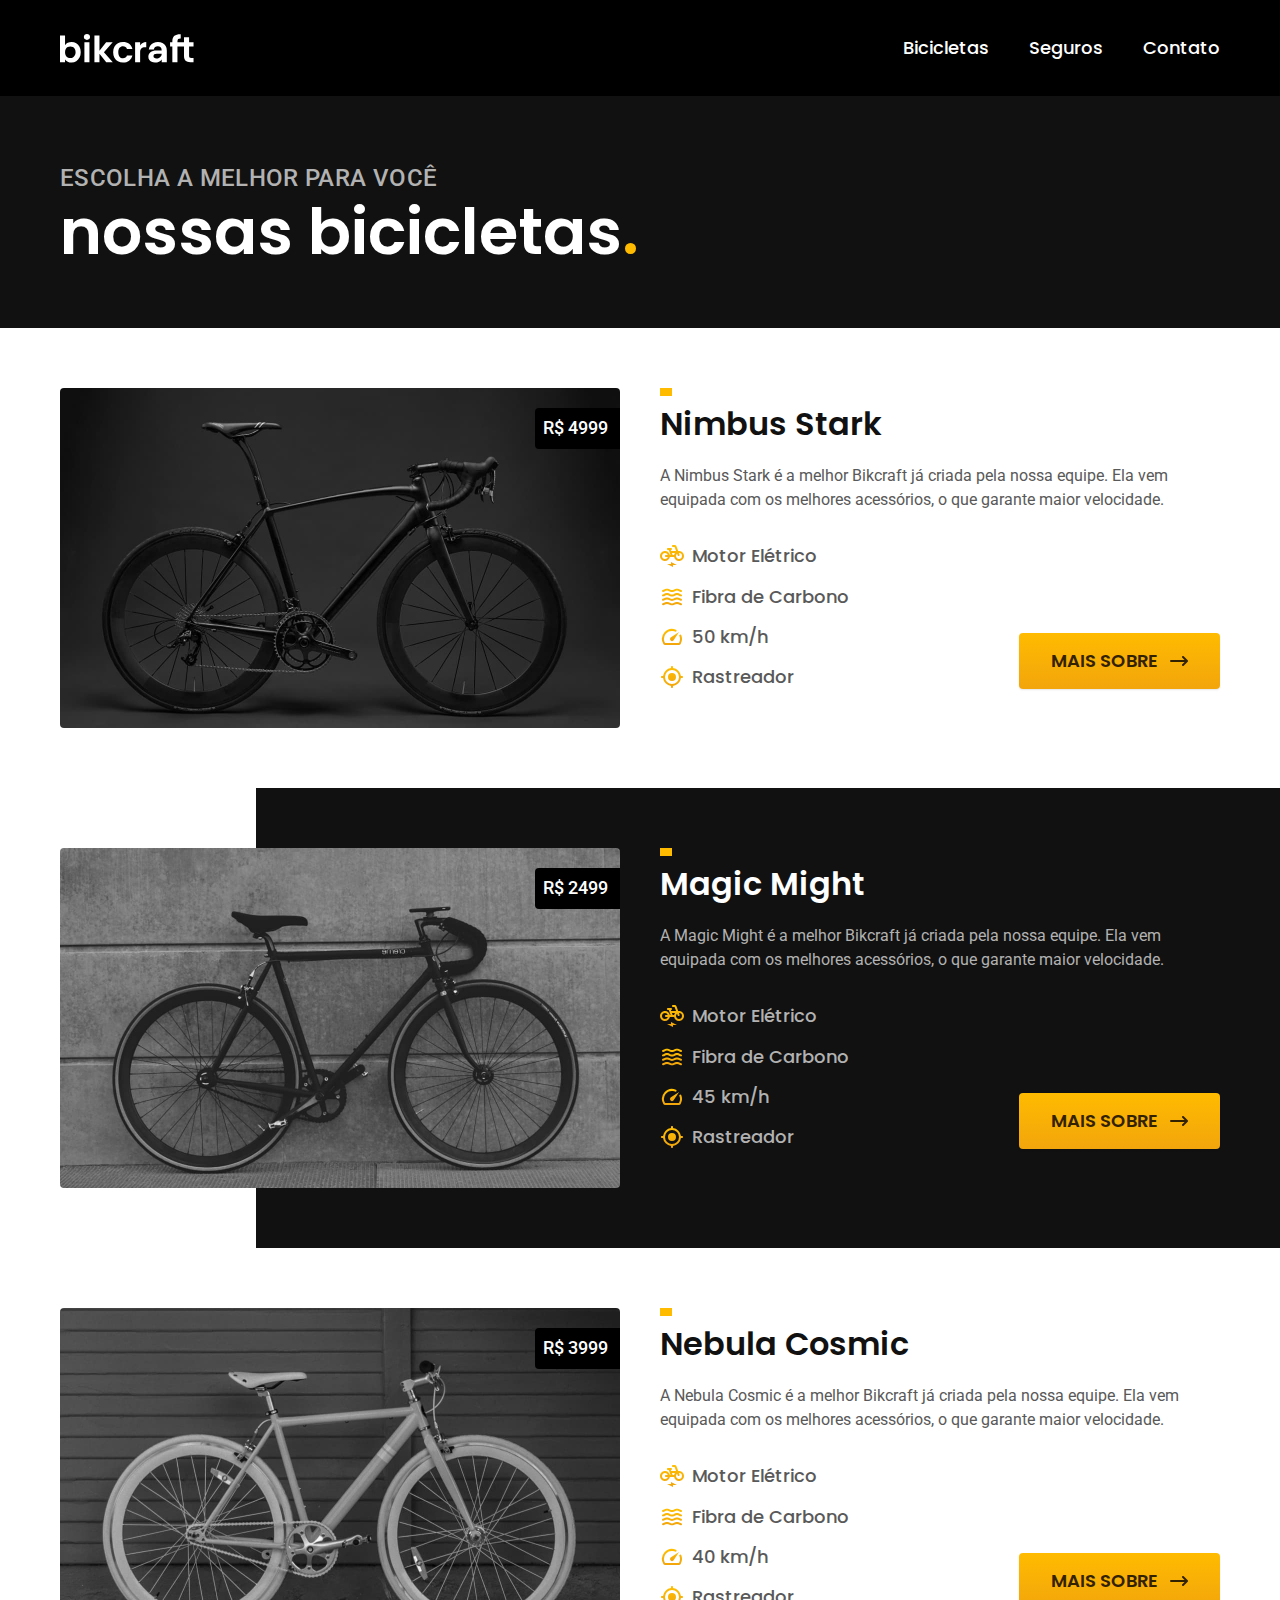
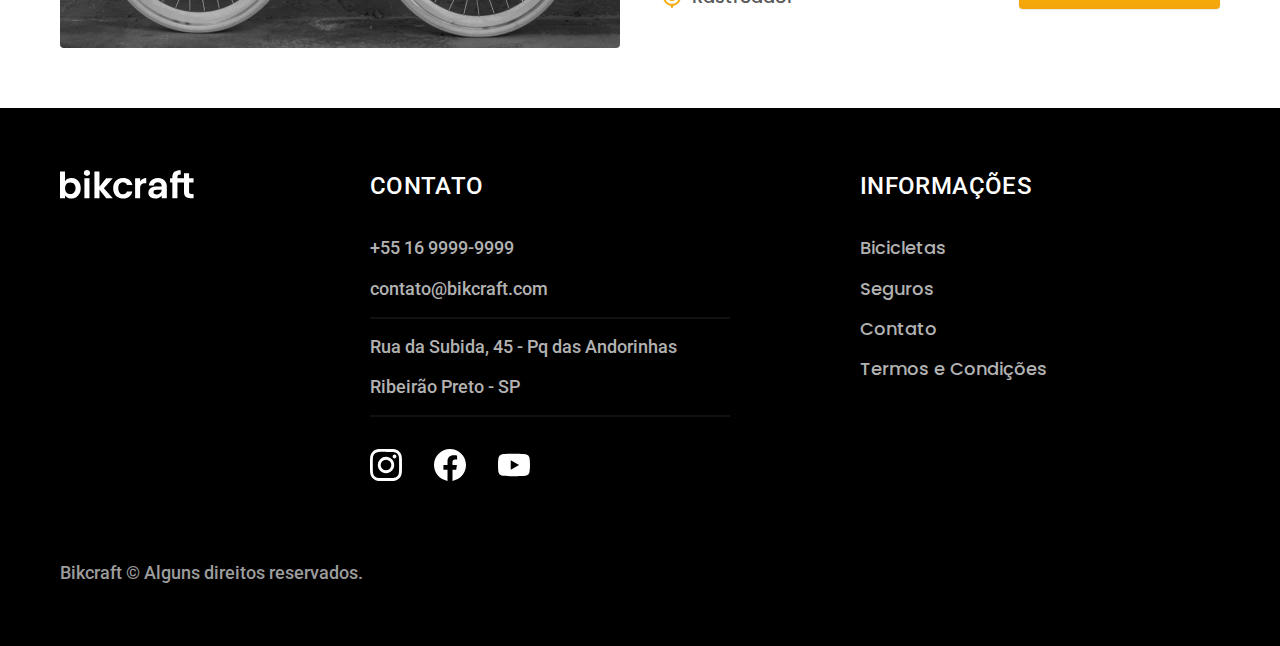
==== bicicletas.html @ 6cbd9b21 "bicicletas" ====
<!DOCTYPE html>
<html lang="pt-br">

<head>
    <meta charset="UTF-8">
    <meta http-equiv="X-UA-Compatible" content="IE=edge">
    <meta name="viewport" content="width=device-width, initial-scale=1.0">
    <title>Bicicletas | Bickcraft</title>
    <meta name="description" content="Bicicletas">

    <link rel="stylesheet" href="./css/style.css">

    <link rel="preconnect" href="https://fonts.googleapis.com">
    <link rel="preconnect" href="https://fonts.gstatic.com" crossorigin>
    <link href="https://fonts.googleapis.com/css2?family=Merriweather:ital,wght@1,900&family=Poppins:wght@500;600&family=Roboto:wght@400;500&display=swap" rel="stylesheet">
</head>

<body id="bicicletas">
    <header class="header-bg">
        <div class="header container">
            <a href="./">
                <img src="./img/bikcraft.svg" alt="Bickcraft">
            </a>

            <nav aria-label="primária">
                <ul class="header-menu  font-1-m cor-0">
                    <li><a href="./bicicletas.html">Bicicletas</a></li>
                    <li><a href="./seguros.html">Seguros</a></li>
                    <li><a href="./contato.html">Contato</a></li>
                </ul>
            </nav>
        </div>
    </header>

    <main>
        <div class="titulo-bg">
            <div class="titulo container">
                <p class="font-2-l-b cor-5">ESCOLHA A MELHOR PARA VOCÊ</p>
                <h1 class="font-1-xxl cor-0">nossas bicicletas<span class="cor-p1">.</span></h1>
            </div>
        </div>

        <div class="bicicletas container">
            <div class="bicicletas-imagem">
                <img src="./img/bicicletas/nimbus.jpg" alt="Bicicleta preta">
                <span class="font-2-m cor-0">R$ 4999</span>
            </div>
            <div class="bicicletas-conteudo">
                <h2 class="font-1-xl">Nimbus Stark</h2>
                <p class="font-2-s cor-8">A Nimbus Stark é a melhor Bikcraft já criada pela nossa equipe. Ela vem equipada com os melhores acessórios, o que garante maior velocidade.</p>
                <ul class="font-1-m cor-8">
                    <li>
                        <img src="./img/icones/eletrica.svg" alt="">
                        Motor Elétrico
                    </li>
                    <li>
                        <img src="./img/icones/carbono.svg" alt="">
                        Fibra de Carbono
                    </li>
                    <li>
                        <img src="./img/icones/velocidade.svg" alt="">
                        50 km/h
                    </li>
                    <li>
                        <img src="./img/icones/rastreador.svg" alt="">
                        Rastreador
                    </li>
                </ul>
                <a class="botao seta" href="./bicicletas/nimbus.html">Mais Sobre</a>
            </div>
        </div>

        <div class="bicicletas-bg">
            <div class="bicicletas container">
                <div class="bicicletas-imagem">
                    <img src="./img/bicicletas/magic.jpg" alt="Bicicleta preta">
                    <span class="font-2-m cor-0">R$ 2499</span>
                </div>
                <div class="bicicletas-conteudo">
                    <h2 class="font-1-xl cor-0">Magic Might</h2>
                    <p class="font-2-s cor-5">A Magic Might é a melhor Bikcraft já criada pela nossa equipe. Ela vem equipada com os melhores acessórios, o que garante maior velocidade.</p>
                    <ul class="font-1-m cor-5">
                        <li>
                            <img src="./img/icones/eletrica.svg" alt="">
                            Motor Elétrico
                        </li>
                        <li>
                            <img src="./img/icones/carbono.svg" alt="">
                            Fibra de Carbono
                        </li>
                        <li>
                            <img src="./img/icones/velocidade.svg" alt="">
                            45 km/h
                        </li>
                        <li>
                            <img src="./img/icones/rastreador.svg" alt="">
                            Rastreador
                        </li>
                    </ul>
                    <a class="botao seta" href="./bicicletas/magic.html">Mais Sobre</a>
                </div>
            </div>
        </div>

        <div class="bicicletas container">
            <div class="bicicletas-imagem">
                <img src="./img/bicicletas/nebula.jpg" alt="Bicicleta preta">
                <span class="font-2-m cor-0">R$ 3999</span>
            </div>
            <div class="bicicletas-conteudo">
                <h2 class="font-1-xl">Nebula Cosmic</h2>
                <p class="font-2-s cor-8">A Nebula Cosmic é a melhor Bikcraft já criada pela nossa equipe. Ela vem equipada com os melhores acessórios, o que garante maior velocidade.</p>
                <ul class="font-1-m cor-8">
                    <li>
                        <img src="./img/icones/eletrica.svg" alt="">
                        Motor Elétrico
                    </li>
                    <li>
                        <img src="./img/icones/carbono.svg" alt="">
                        Fibra de Carbono
                    </li>
                    <li>
                        <img src="./img/icones/velocidade.svg" alt="">
                        40 km/h
                    </li>
                    <li>
                        <img src="./img/icones/rastreador.svg" alt="">
                        Rastreador
                    </li>
                </ul>
                <a class="botao seta" href="./bicicletas/nebula.html">Mais Sobre</a>
            </div>
        </div>
    </main>

    <footer class="footer-bg">
        <div class="footer container">
            <img src="./img/bikcraft.svg" alt="Bickcraft">
            <div class="footer-contato">
                <h3 class="font-2-l-b cor-0">Contato</h3>
                <ul class="font-2-m cor-5">
                    <li><a href="tel:+551699999999">+55 16 9999-9999</a></li>
                    <li><a href="mailto:contato@bikcraft.com">contato@bikcraft.com</a></li>
                    <li>Rua da Subida, 45 - Pq das Andorinhas</li>
                    <li>Ribeirão Preto - SP</li>
                </ul>
                <div class="footer-redes">
                    <a href="./">
                        <img src="./img/redes/instagram.svg" alt="Instagram">
                    </a>
                    <a href="./">
                        <img src="./img/redes/facebook.svg" alt="Facebook">
                    </a>
                    <a href="./">
                        <img src="./img/redes/youtube.svg" alt=Youtube">
                    </a>
                </div>
            </div>
            <div class="footer-informacoes">
                <h3 class="font-2-l-b cor-0">Informações</h3>
                <nav>
                    <ul class="font-1-m cor-5">
                        <li><a href="./bicicletas.html">Bicicletas</a></li>
                        <li><a href="./seguros.html">Seguros</a></li>
                        <li><a href="./contato.html">Contato</a></li>
                        <li><a href="./termos.html">Termos e Condições</a></li>
                    </ul>
                </nav>
            </div>
            <p class="footer-copy font-2-m cor-6">Bikcraft © Alguns direitos reservados.</p>
        </div>
    </footer>
</body>

</html>
---- css/style.css ----
@import "./global/global.css";
@import "./utilidades/tipografia.css";
@import "./utilidades/cores.css";

@import "./global/header.css";
@import "./global/footer.css";

@import "./utilidades/componentes.css";

@import "./home/introducao.css";

@import "./bicicletas/bicicletas-lista.css";
@import "./bicicletas/bicicletas.css";

@import "./seguros/seguros.css";

@import "./home/depoimento.css";
@import "./home/tecnologia.css";
@import "./home/parceiros.css";

@import "./termos/termos.css";
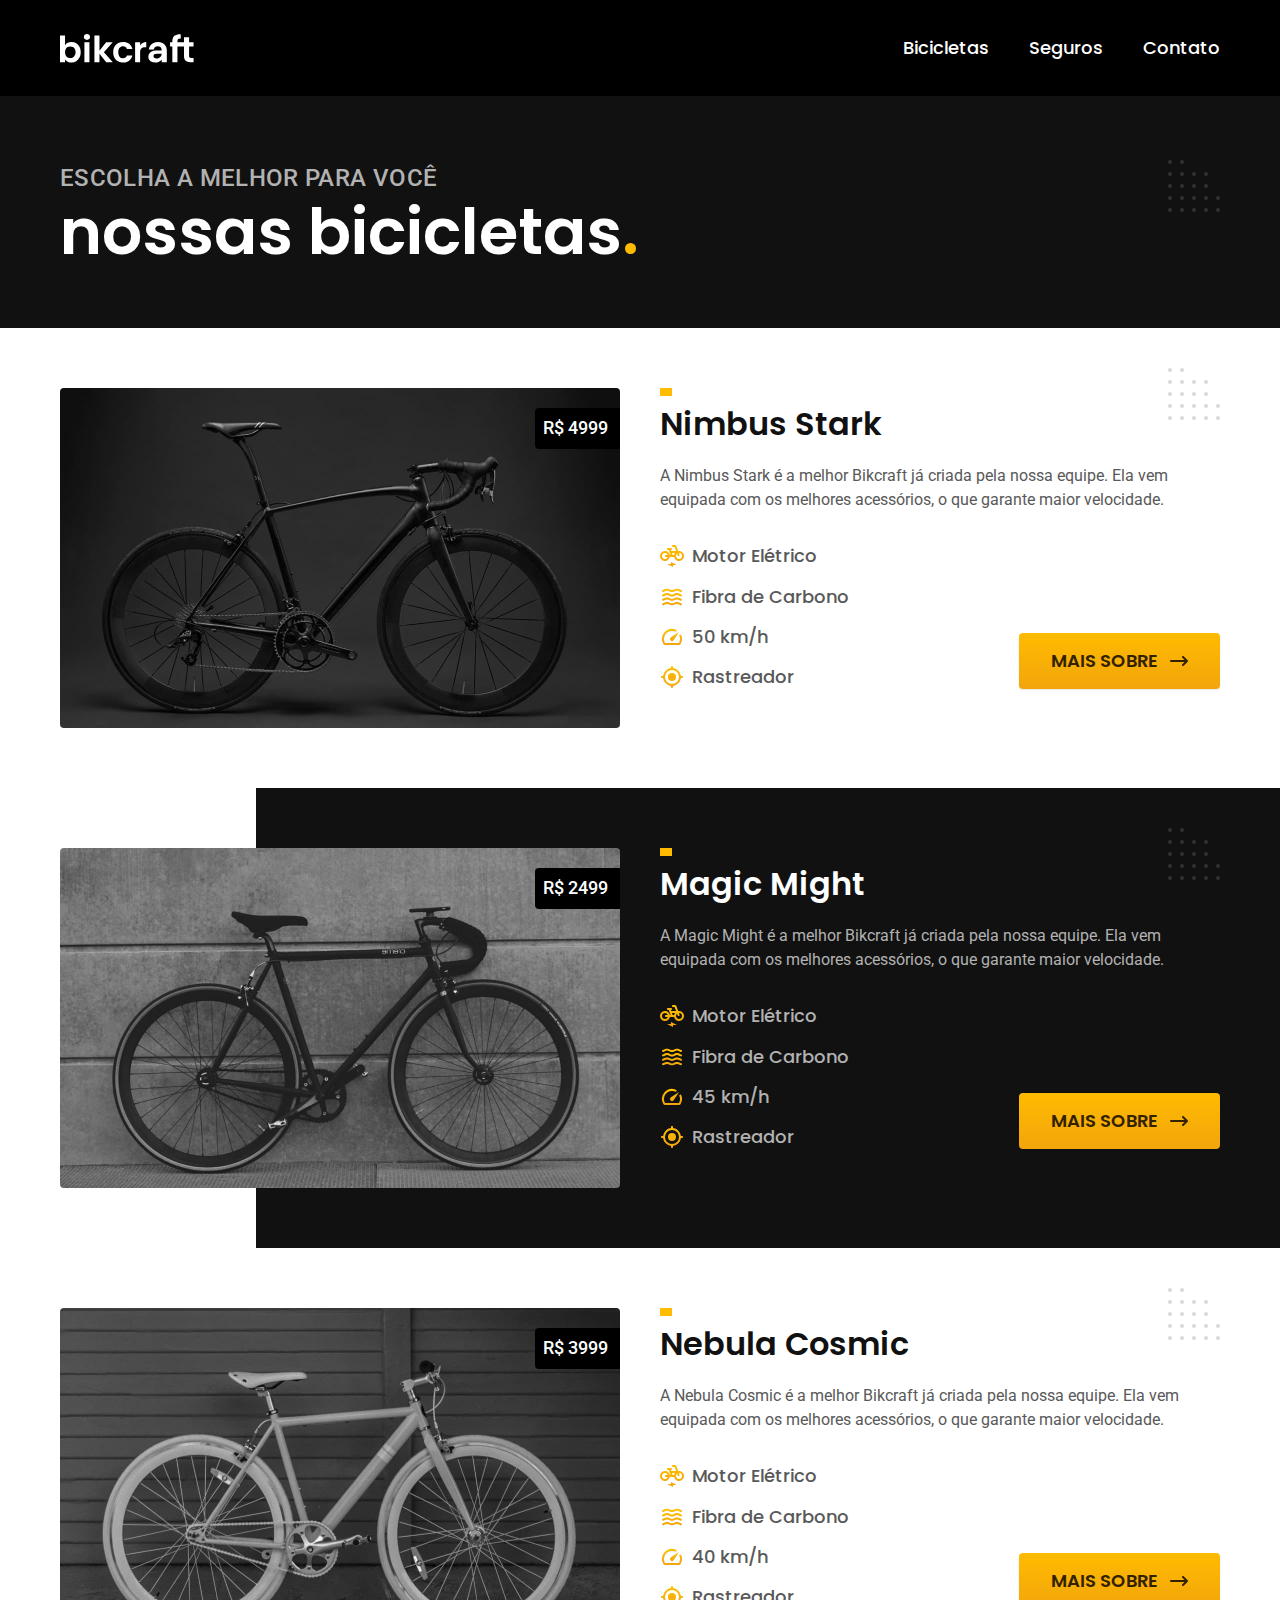
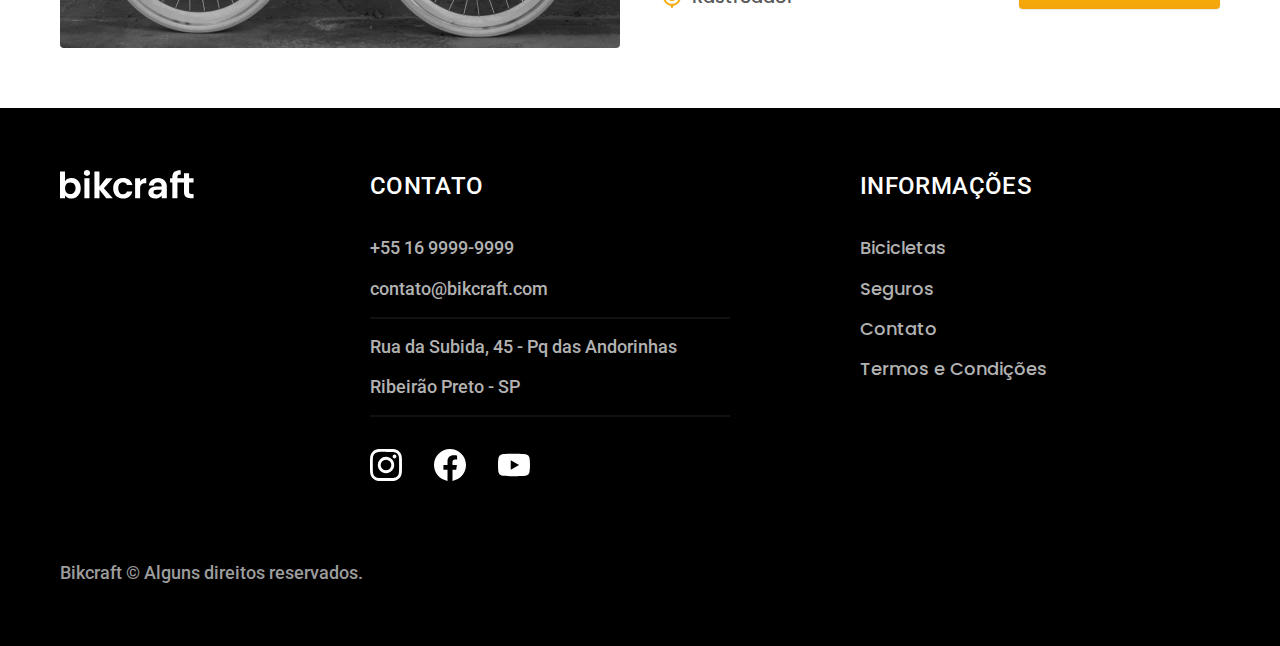
==== commit 49f5ef4d: "otimizações" ====
--- a/bicicletas.html
+++ b/bicicletas.html
@@ -8,6 +8,7 @@
     <title>Bicicletas | Bickcraft</title>
     <meta name="description" content="Bicicletas">
 
+    <link href="./css/style.css" rel="preload" as="style">
     <link rel="stylesheet" href="./css/style.css">
 
     <link rel="preconnect" href="https://fonts.googleapis.com">
--- a/css/style.css
+++ b/css/style.css
@@ -6,16 +6,27 @@
 @import "./global/footer.css";
 
 @import "./utilidades/componentes.css";
+@import "./utilidades/formulario.css";
 
 @import "./home/introducao.css";
 
 @import "./bicicletas/bicicletas-lista.css";
 @import "./bicicletas/bicicletas.css";
 
+@import "./bicicleta/bicicleta.css";
+@import "./bicicleta/seguro.css";
+
 @import "./seguros/seguros.css";
+@import "./seguros/vantagens.css";
+@import "./seguros/perguntas.css";
 
 @import "./home/depoimento.css";
 @import "./home/tecnologia.css";
 @import "./home/parceiros.css";
 
+@import "./contato/contato.css";
+@import "./contato/lojas.css";
+
+@import "./orcamento/orcamento.css";
+
 @import "./termos/termos.css";--- a/css/style.css
+++ b/css/style.css
@@ -6,16 +6,27 @@
 @import "./global/footer.css";
 
 @import "./utilidades/componentes.css";
+@import "./utilidades/formulario.css";
 
 @import "./home/introducao.css";
 
 @import "./bicicletas/bicicletas-lista.css";
 @import "./bicicletas/bicicletas.css";
 
+@import "./bicicleta/bicicleta.css";
+@import "./bicicleta/seguro.css";
+
 @import "./seguros/seguros.css";
+@import "./seguros/vantagens.css";
+@import "./seguros/perguntas.css";
 
 @import "./home/depoimento.css";
 @import "./home/tecnologia.css";
 @import "./home/parceiros.css";
 
+@import "./contato/contato.css";
+@import "./contato/lojas.css";
+
+@import "./orcamento/orcamento.css";
+
 @import "./termos/termos.css";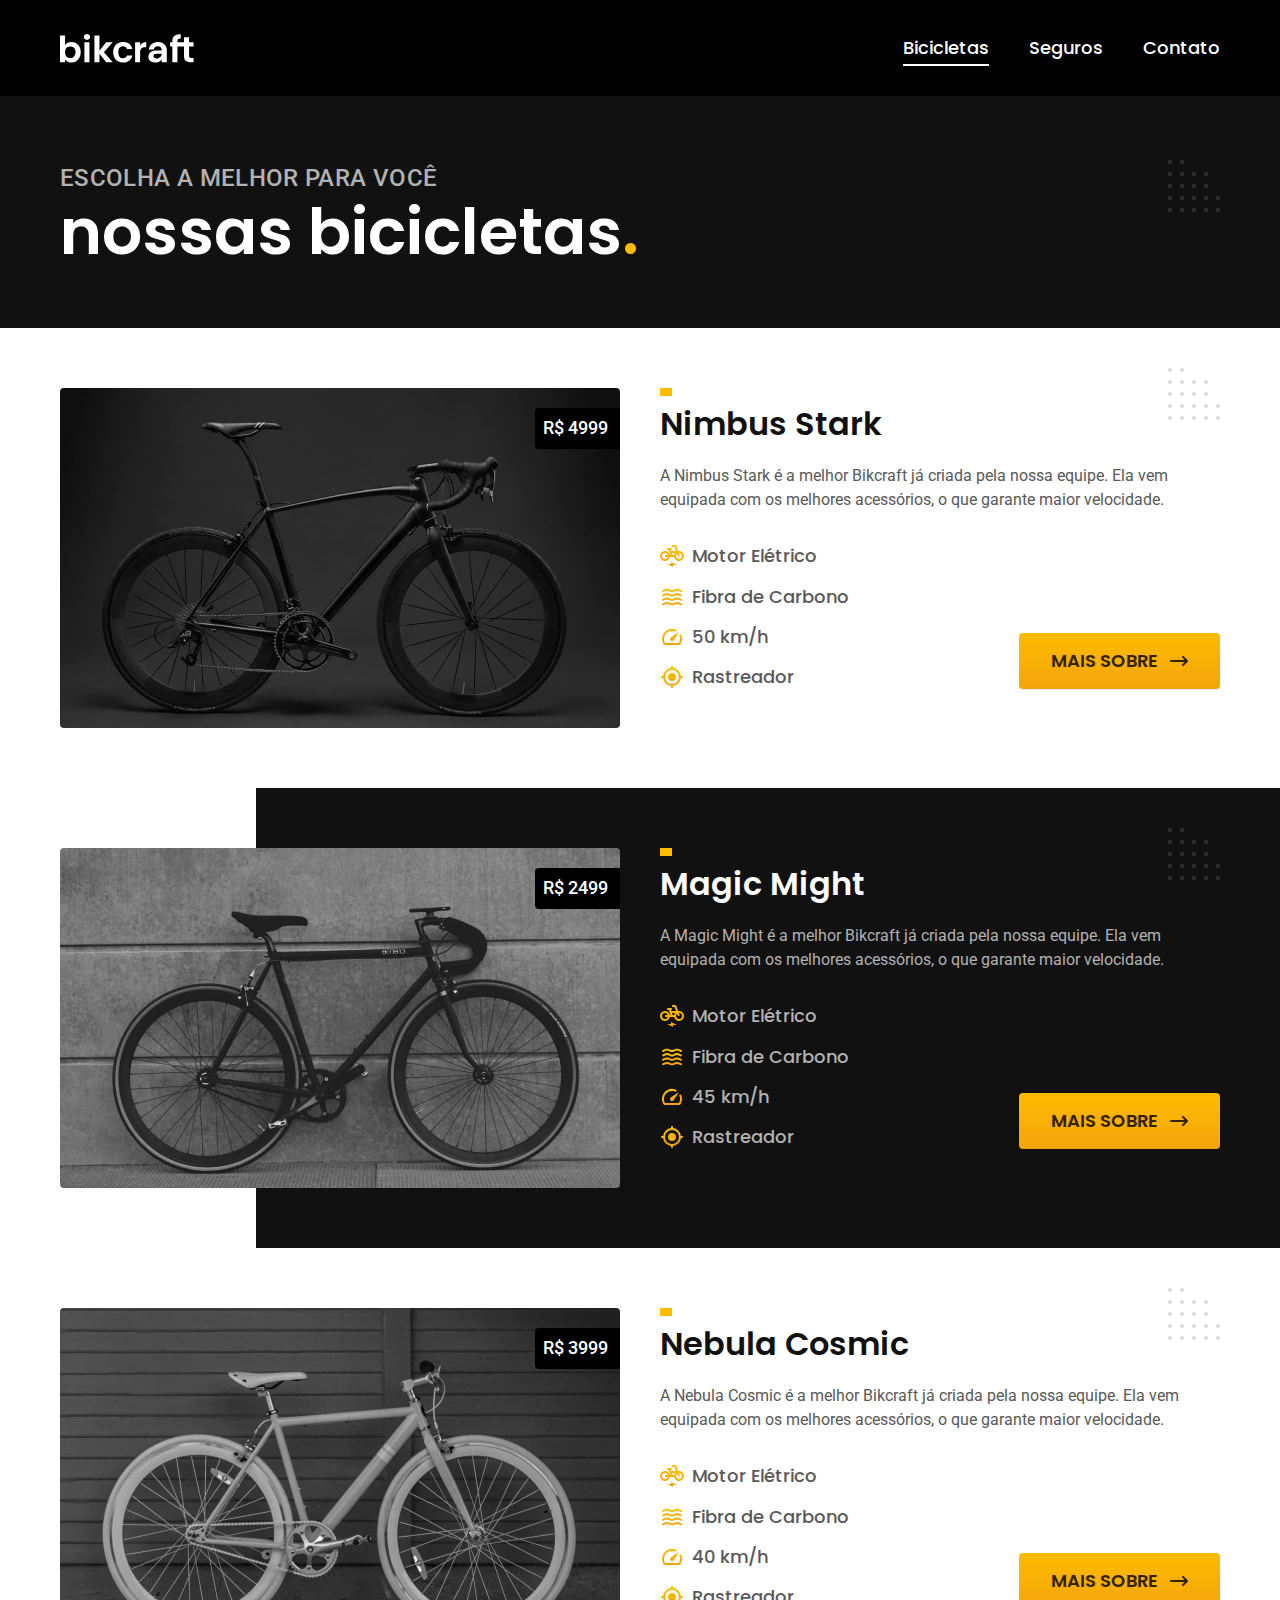
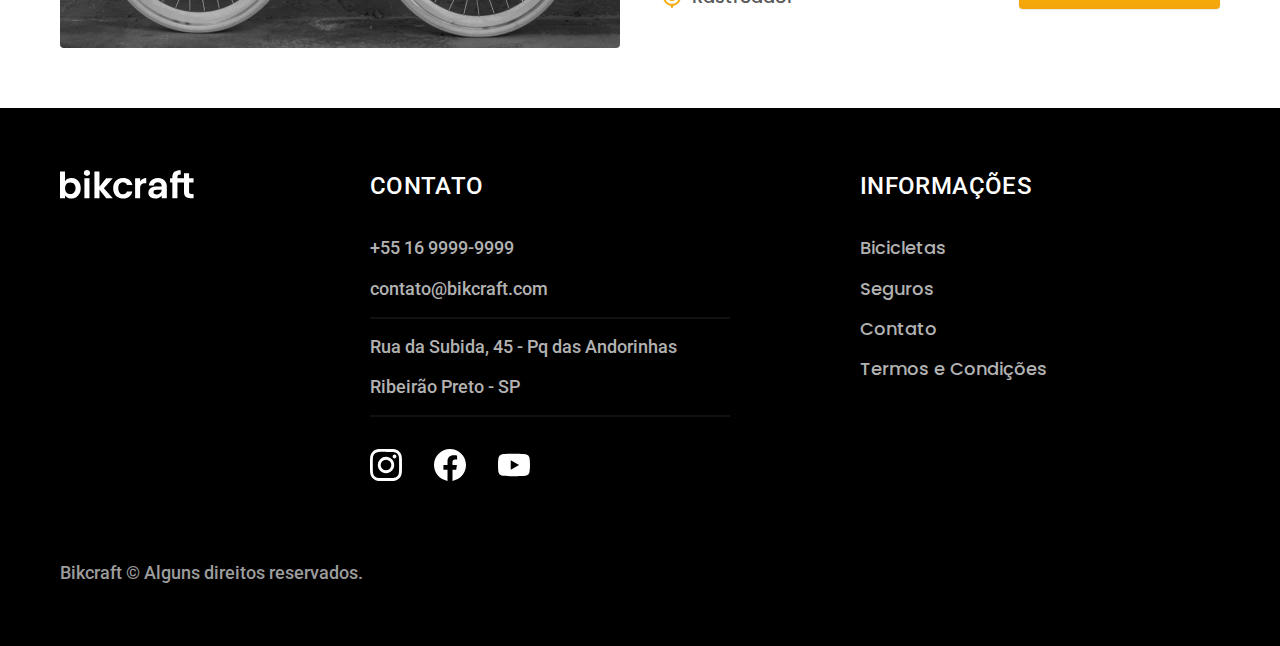
==== commit 777f84eb: "Adicionando funcionalidades" ====
--- a/bicicletas.html
+++ b/bicicletas.html
@@ -171,6 +171,7 @@
             <p class="footer-copy font-2-m cor-6">Bikcraft © Alguns direitos reservados.</p>
         </div>
     </footer>
+    <script src="./js/script.js"></script>
 </body>
 
 </html>